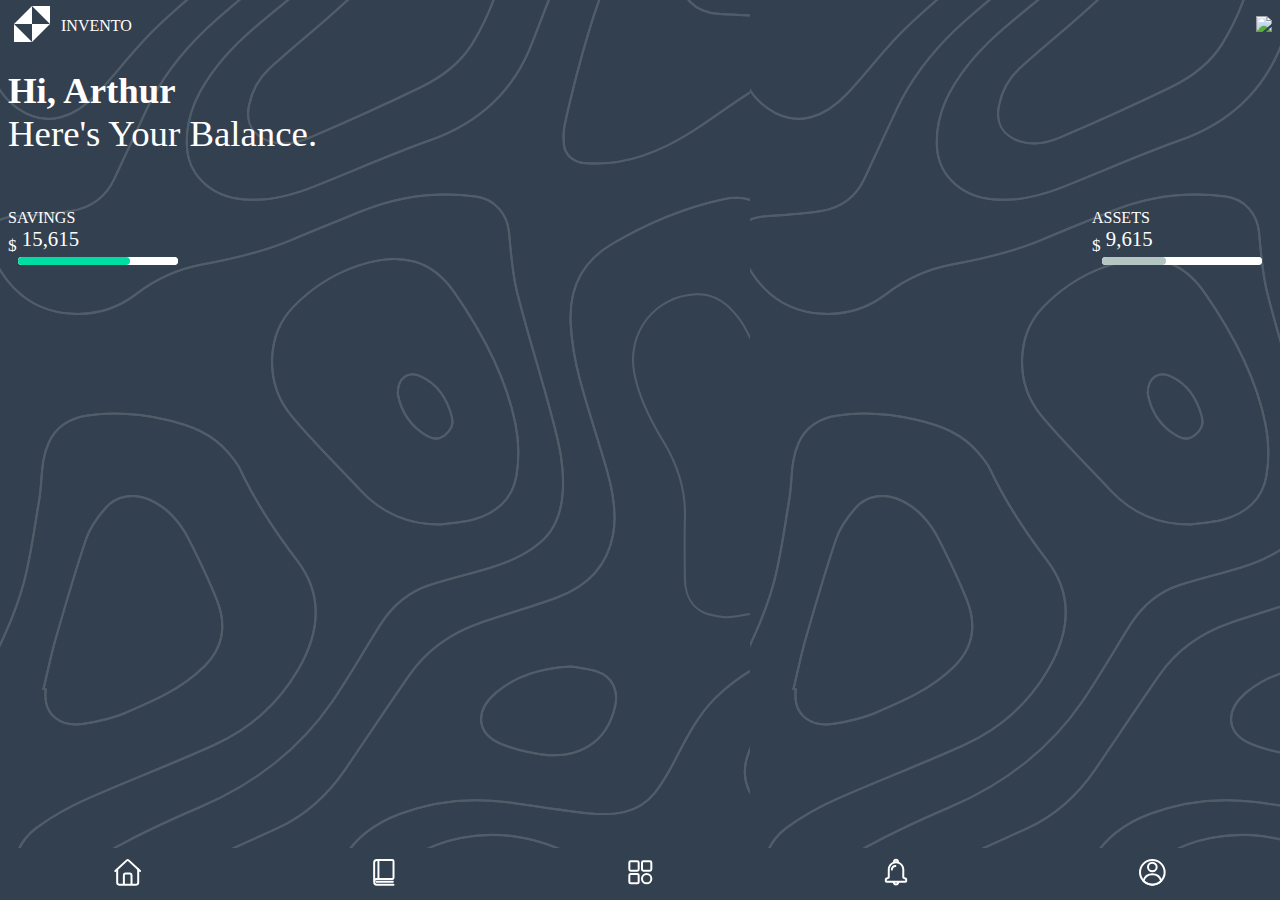
==== index.html @ c3f581b8 "feat: :sparkles: creando el fondo" ====
<!DOCTYPE html>
<html lang="en">
<head>
    <meta charset="UTF-8">
    <meta name="viewport" content="width=device-width, initial-scale=1.0">
    <link rel="stylesheet" href="css/style.css">
    <title>virtualWallet</title>
</head>
<body>
    <header class="header">
        <div class="header__logo">
            <div class="logo__icono"><img src="storage/img/logo.svg" alt=""></div>
            <div class="logo__titulo">invento</div>
        </div>
        <div class="header__menu"><img src="storage/img/menu.svg"></div>
    </header>
    <main>
        <section class="main__titulo">
            <article class="titulo__card">
                <h2>hi, arthur</h2>
                <p>here's your balance.</p>
            </article>
            <article class="titulo__balance">
                <div class="balance__one">
                    <small>savings</small>
                    <label for="savings"><sub>$</sub> 15,615</label>
                    <progress id="savings" max="100" value="70"></progress>
                </div>
                <div class="balance__two">
                    <small>assets</small>
                    <label for="savings"><sub>$</sub> 9,615</label>
                    <progress id="savings" max="100" value="40"></progress>
                </div>
            </article>
        </section>
    </main>
    <footer class="footer">
        <ul>
            <li>
                <a href="#"><img src="storage/img/icon.svg"></a>
            </li>
            <li>
                <a href="#"><img src="storage/img/icon_1.svg"></a>
            </li>
            <li>
                <a href="#"><img src="storage/img/icon_2.svg"></a>
            </li>
            <li>
                <a href="#"><img src="storage/img/icon_3.svg"></a>
            </li>
            <li>
                <a href="#"><img src="storage/img/icon_4.svg"></a>
            </li>
        </ul>
    </footer>
</body>
</html>
---- css/style.css ----
@import url(variable.css);

* {
    margin: 0;
    padding: 0;
    box-sizing: border-box;
    font-family: "SF-Pro-Text-Regular";
}
body{
    background-image: url(../storage/img/banner.svg);
    background-color: var(--color-primario);
}
.header {
    width: 100%;
    padding: 0 .5em;
    /* height: 60px; */
    
    display: flex;
    flex-direction: row;
    justify-content: space-between;
    align-items: center;
    flex-wrap: nowrap;
}

.header__logo {
    /* background: red; */
    display: flex;
    align-items: center;
    gap: 5px;

}

.logo__icono {
    /* background: green; */
}

.logo__icono img {
    width: 3em;
}

.logo__titulo {
    /* background: orange; */
    color: var(--color-ternario);
    font-family: "SF-Pro-Text-Bold";
    text-transform: uppercase;
}

.header__menu {
    /* background: darkblue; */
}

.header__menu i {
    font-size: 3em;
    color: var(--color-ternario);
}

.main__titulo {
    
}

.titulo__card {
    
    display: flex;
    flex-direction: column;
    height: 120px;
    justify-content: center;
    padding: 0 0.5em
}

.titulo__card h2,
.titulo__card p {
    font-size: 2.3em;
    color: var(--color-ternario);
    text-transform: capitalize;
}

.titulo__card h2 {
    font-family: "SF-Pro-Text-Heavy";
}

.titulo__card p {
    font-family: "SF-Pro-Text-Light";
    text-transform: capitalize;
}

.titulo__balance {
    
    color: var(--color-ternario);
    display: flex;
    height: 130px;
    justify-content: space-between;
    align-items: center;
    padding: 0 0.5em;
}

.balance__one,
.balance__two {
    display: flex;
    flex-direction: column;
}

.balance__one small,
.balance__two small {
    font-size: 1em;
    text-transform: uppercase;
    font-family: "SF-Pro-Text-Medium";
}

.balance__one label,
.balance__two label {
    font-size: 1.3em;
    font-family: "SF-Pro-Text-Bold";
}

.balance__one progress[value] {
    --color: var(--color-secundario);
    --background: var(--color-ternario);
    background: var(--background);
}

.balance__two progress[value] {
    --color: var(--color-cuarto);
    --background: var(--color-ternario);
    background: var(--background);
}

progress[value] {
    -webkit-appearance: none;
    -moz-appearance: none;
    appearance: none;
    border: none;
    margin: 0 10px;
    height: .5em;
    border-radius: 10em;
}

.balance__one progress[value]::-webkit-progress-bar,
.balance__two progress[value]::-webkit-progress-bar {
    border-radius: 10em;
    height: .5em;
    background: var(--background);
}

progress[value]::-webkit-progress-value {
    border-radius: 10em;
    background: var(--color);
}

progress[value]::-moz-progress-bar {
    border-radius: 10em;
    background: var(--color);
}




.footer {
    width: 100%;
    background: var(--color-primario);
    position: fixed;
    bottom: 0;
}

.footer ul {
    display: flex;
    justify-content: space-around;
}

.footer ul li {
    list-style: none;
    margin: .5em 0;
}

.footer ul li a img {
    width: 2em;
}
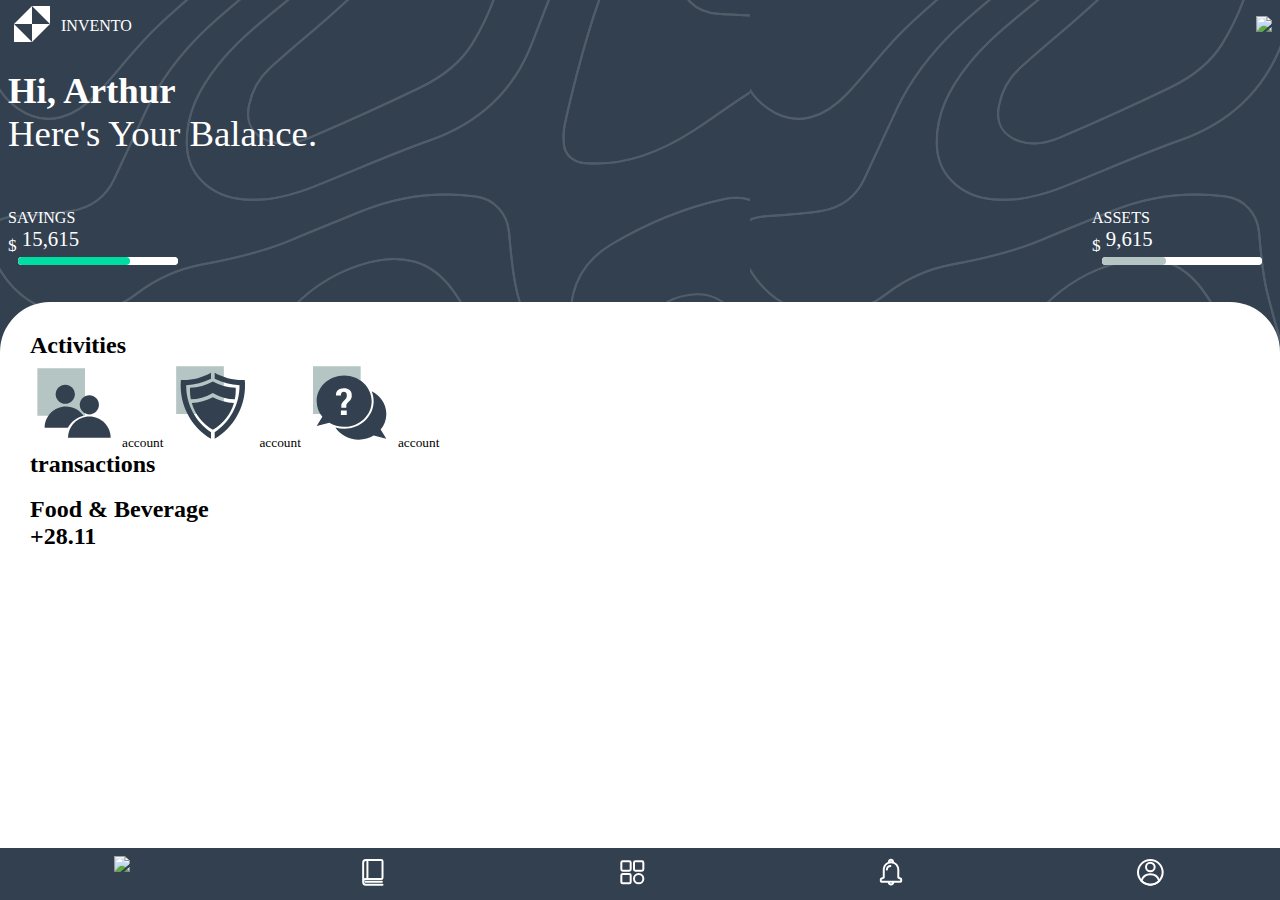
==== commit 799ac33d: "feat: :sparkles: creando las activities" ====
--- a/index.html
+++ b/index.html
@@ -33,6 +33,28 @@
                 </div>
             </article>
         </section>
+        
+        <section class="main_actividades">
+            <h2 class="titulo-actividades">Activities</h2>
+            <div class="tresimg">
+                <img class="account" src="storage/img/account.svg">
+                <small>account</small>
+                <img class="privacy" src="storage/img/privacy.svg">
+                <small>account</small>
+                <img class="help" src="storage/img/help.svg">
+                <small>account</small>
+            </div>
+            <h2 class="transactions">transactions</h2>
+            <div class="transacciones">
+                <div class="up">
+                    <img>
+                    <h2>Food & Beverage</h2><h2>+28.11</h2>
+                    
+                </div>
+            </div>
+                
+            </div>
+        </section>
     </main>
     <footer class="footer">
         <ul>
--- a/css/style.css
+++ b/css/style.css
@@ -151,6 +151,14 @@
     background: var(--color);
 }
 
+/**/
+.main_actividades{
+    background: white;
+    border-top-left-radius: 50px;
+    border-top-right-radius: 50px;
+    padding: 30px;
+    height: 63vh;
+}
 
 
 
@@ -175,3 +183,4 @@
     width: 2em;
 }
 
+
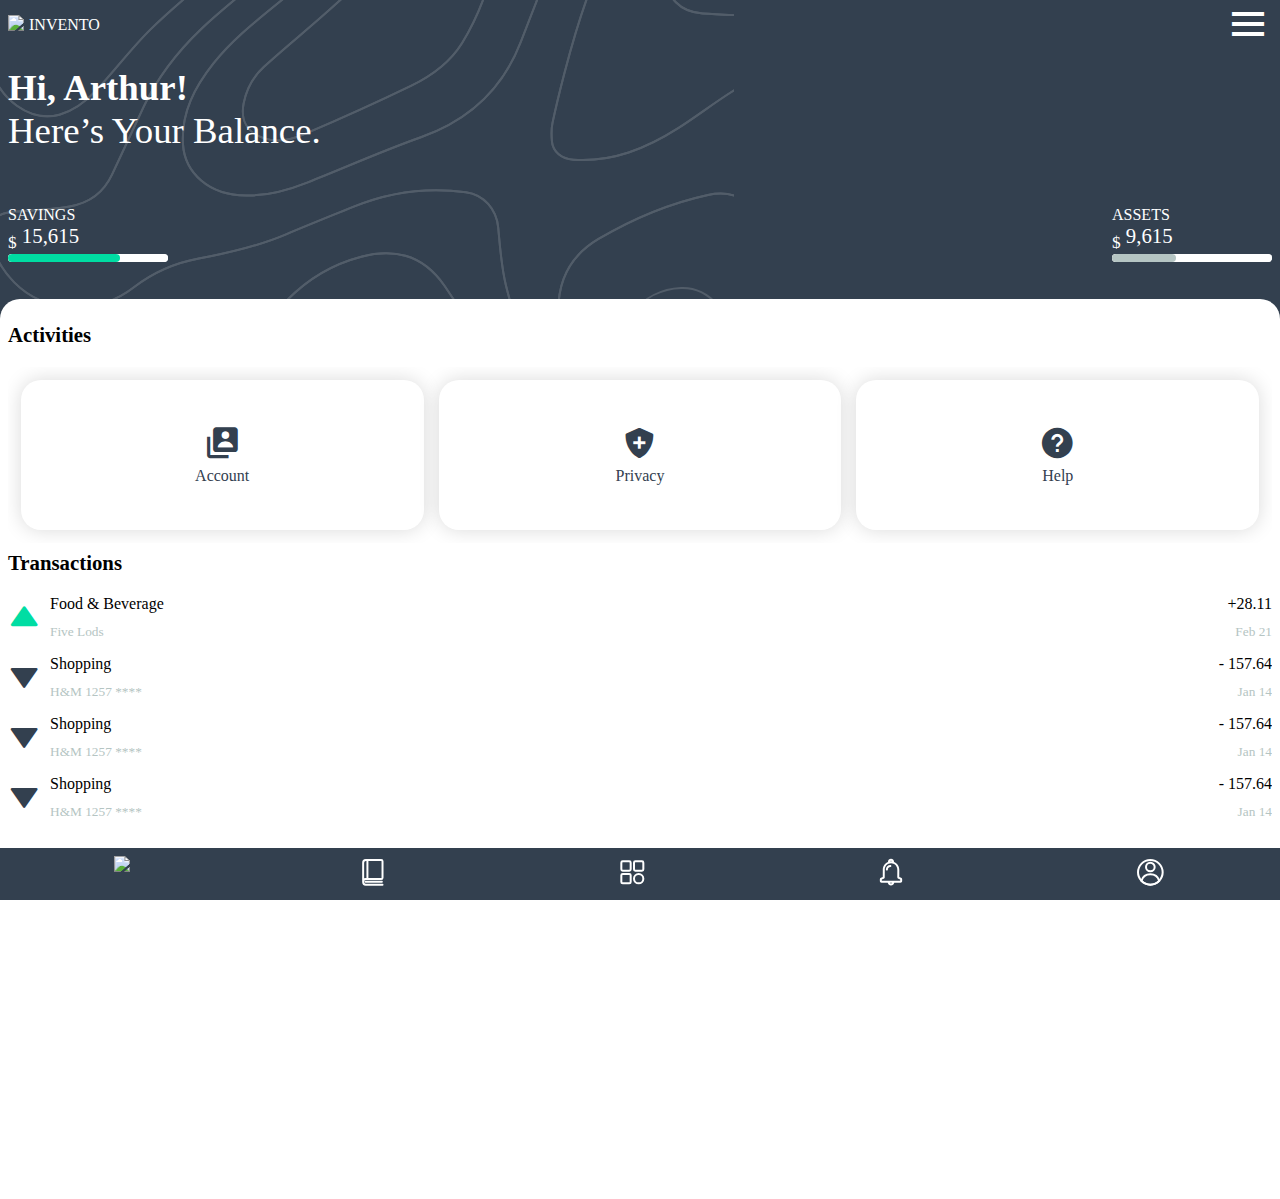
==== commit 07548576: "feat: :sparkles: terminando la estetica de la primera pagiona" ====
--- a/index.html
+++ b/index.html
@@ -3,22 +3,30 @@
 <head>
     <meta charset="UTF-8">
     <meta name="viewport" content="width=device-width, initial-scale=1.0">
+    <title>Document</title>
     <link rel="stylesheet" href="css/style.css">
-    <title>virtualWallet</title>
+    <link href='https://unpkg.com/boxicons@2.1.4/css/boxicons.min.css' rel='stylesheet'>
 </head>
 <body>
+    <div class="banner">
+        <img src="storage/img/banner.svg">
+    </div>
     <header class="header">
         <div class="header__logo">
-            <div class="logo__icono"><img src="storage/img/logo.svg" alt=""></div>
+            <div class="logo__icono">
+                <img src="storage/img/Frame2.png">
+            </div>
             <div class="logo__titulo">invento</div>
         </div>
-        <div class="header__menu"><img src="storage/img/menu.svg"></div>
+        <div class="header__menu">
+            <i class='bx bx-menu'></i>
+        </div>
     </header>
-    <main>
+    <main class="main">
         <section class="main__titulo">
             <article class="titulo__card">
-                <h2>hi, arthur</h2>
-                <p>here's your balance.</p>
+                <h2>Hi, Arthur!</h2>
+                <p>here’s your balance.</p>
             </article>
             <article class="titulo__balance">
                 <div class="balance__one">
@@ -33,27 +41,81 @@
                 </div>
             </article>
         </section>
-        
-        <section class="main_actividades">
-            <h2 class="titulo-actividades">Activities</h2>
-            <div class="tresimg">
-                <img class="account" src="storage/img/account.svg">
-                <small>account</small>
-                <img class="privacy" src="storage/img/privacy.svg">
-                <small>account</small>
-                <img class="help" src="storage/img/help.svg">
-                <small>account</small>
-            </div>
-            <h2 class="transactions">transactions</h2>
-            <div class="transacciones">
-                <div class="up">
-                    <img>
-                    <h2>Food & Beverage</h2><h2>+28.11</h2>
-                    
+        <section class="main__activities">
+            <article class="activities__service">
+                <h3>activities</h3>
+                <div class="service__cards">
+                    <div class="service__cards__item_1">
+                        <i class='bx bxs-user-account'></i>
+                        <p>account</p>
+                    </div>
+                    <div class="service__cards__item_2">
+                        <i class='bx bxs-shield-plus' ></i>
+                        <p>privacy</p>
+                    </div>
+                    <div class="service__cards__item_3">
+                        <i class='bx bxs-help-circle' ></i>
+                        <p>help</p>
+                    </div>
                 </div>
-            </div>
-                
-            </div>
+            </article>
+            <article class="activities__transactions">
+                <h3>transactions</h3>
+                <div class="transactions__cards">
+                    <div class="transactions__cards__item">
+                        <div>
+                            <i class='bx bxs-up-arrow'></i>
+                            <div class="transactions__description">
+                                <p>food & beverage</p>
+                                <small>five lods</small>
+                            </div>
+                        </div>
+                        <div class="transactions__value">
+                            <p>+28.11</p>
+                            <small>feb 21</small>
+                        </div>
+                    </div>
+                    <div class="transactions__cards__item">
+                        <div>
+                            <i class='bx bxs-down-arrow'></i>
+                            <div class="transactions__description">
+                                <p>shopping</p>
+                                <small>h&m 1257 ****</small>
+                            </div>
+                        </div>
+                        <div class="transactions__value">
+                            <p>- 157.64</p>
+                            <small>jan 14</small>
+                        </div>
+                    </div>
+                    <div class="transactions__cards__item">
+                        <div>
+                            <i class='bx bxs-down-arrow'></i>
+                            <div class="transactions__description">
+                                <p>shopping</p>
+                                <small>h&m 1257 ****</small>
+                            </div>
+                        </div>
+                        <div class="transactions__value">
+                            <p>- 157.64</p>
+                            <small>jan 14</small>
+                        </div>
+                    </div>
+                    <div class="transactions__cards__item">
+                        <div>
+                            <i class='bx bxs-down-arrow'></i>
+                            <div class="transactions__description">
+                                <p>shopping</p>
+                                <small>h&m 1257 ****</small>
+                            </div>
+                        </div>
+                        <div class="transactions__value">
+                            <p>- 157.64</p>
+                            <small>jan 14</small>
+                        </div>
+                    </div>
+                </div>
+            </article>
         </section>
     </main>
     <footer class="footer">
--- a/css/style.css
+++ b/css/style.css
@@ -7,14 +7,22 @@
     font-family: "SF-Pro-Text-Regular";
 }
 body{
-    background-image: url(../storage/img/banner.svg);
-    background-color: var(--color-primario);
+    background: var(--color-primario);
+}
+.banner{
+    position: absolute;
+    z-index: -1;
+}
+.banner img{
+    width: 100%;
+    height: 105vh;
+    object-fit: cover;
 }
 .header {
     width: 100%;
     padding: 0 .5em;
     /* height: 60px; */
-    
+    /* background: darkgoldenrod; */
     display: flex;
     flex-direction: row;
     justify-content: space-between;
@@ -55,11 +63,11 @@
 }
 
 .main__titulo {
-    
+    /* background: red; */
 }
 
 .titulo__card {
-    
+    /* background: green; */
     display: flex;
     flex-direction: column;
     height: 120px;
@@ -84,7 +92,7 @@
 }
 
 .titulo__balance {
-    
+    /* background: fuchsia; */
     color: var(--color-ternario);
     display: flex;
     height: 130px;
@@ -129,7 +137,7 @@
     -moz-appearance: none;
     appearance: none;
     border: none;
-    margin: 0 10px;
+    /* margin: 0 10px; */
     height: .5em;
     border-radius: 10em;
 }
@@ -151,16 +159,117 @@
     background: var(--color);
 }
 
-/**/
-.main_actividades{
-    background: white;
-    border-top-left-radius: 50px;
-    border-top-right-radius: 50px;
-    padding: 30px;
-    height: 63vh;
-}
-
-
+.main__activities{
+    background: var(--color-ternario);
+    height: 100vh;
+    padding: 1.5em 0.5em;
+    border-top-left-radius: 20px;
+    border-top-right-radius: 20px;
+    display: flex;
+    flex-direction: column;
+    gap: .5em;
+}
+.activities__service{
+    /* background: blue; */
+}
+.activities__service h3,
+.activities__transactions h3{
+    /* background: darkgoldenrod; */
+    text-transform: capitalize;
+    font-family: "SF-Pro-Text-Bold";
+    font-size: 1.3em;
+    margin-bottom: 20px;
+}
+
+.service__cards{
+    /* background: olivedrab; */
+    display: flex;
+    flex-direction: row;
+    justify-content: center;
+    overflow-x: scroll;
+    padding: 0.8em;
+    gap: 15px;
+}
+.service__cards div{
+    flex: 1;
+    min-width: 30%;
+    min-height: 150px;
+    border-radius: 20px;
+    background: var(--color-ternario);
+    box-shadow: 0px 0px 20px rgba(0, 0, 0, 0.150);
+    color: var(--color-primario);
+    font-family: "SF-Pro-Text-Semibold";
+    text-transform: capitalize;
+    display: flex;
+    flex-direction: column;
+    justify-content: center;
+    align-items: center;
+    gap: 5px;
+}
+.service__cards div i{
+    font-size: 2.3em;
+}
+.service__cards__item_1, 
+.service__cards__item_2, 
+.service__cards__item_3{
+    /* background: darkmagenta; */
+}
+
+
+
+
+
+.activities__transactions{
+    /* background: red; */
+}
+
+.transactions__cards{
+    /* background: orangered; */
+    height: 460px;
+    display: flex;
+    flex-direction: column;
+    overflow-y: scroll;
+    gap: 15px
+}
+.transactions__cards div{
+    /* background: darkgoldenrod; */
+    height: 45px;
+    display: flex;
+    flex-direction: row;
+    justify-content: space-between;
+    align-items: center;
+    gap: 10px;
+}
+.transactions__cards div i {
+    font-size: 2em;
+}
+div.transactions__description,
+div.transactions__value{
+    display: flex;
+    flex-direction: column;
+    text-transform: capitalize;
+}
+div.transactions__description{
+    align-items: flex-start;
+}
+div.transactions__value{
+    align-items: flex-end;
+}
+div.transactions__description p,
+div.transactions__value p{
+    font-family: "SF-Pro-Text-Bold";
+}
+div.transactions__description small,
+div.transactions__value small{
+    font-family: "SF-Pro-Text-Light";
+    color: var(--color-cuarto);
+}
+i.bx.bxs-up-arrow{
+    color: var(--color-secundario);
+}
+i.bxs-down-arrow{
+    color: var(--color-primario);
+}
 
 .footer {
     width: 100%;
@@ -181,6 +290,4 @@
 
 .footer ul li a img {
     width: 2em;
-}
-
-
+}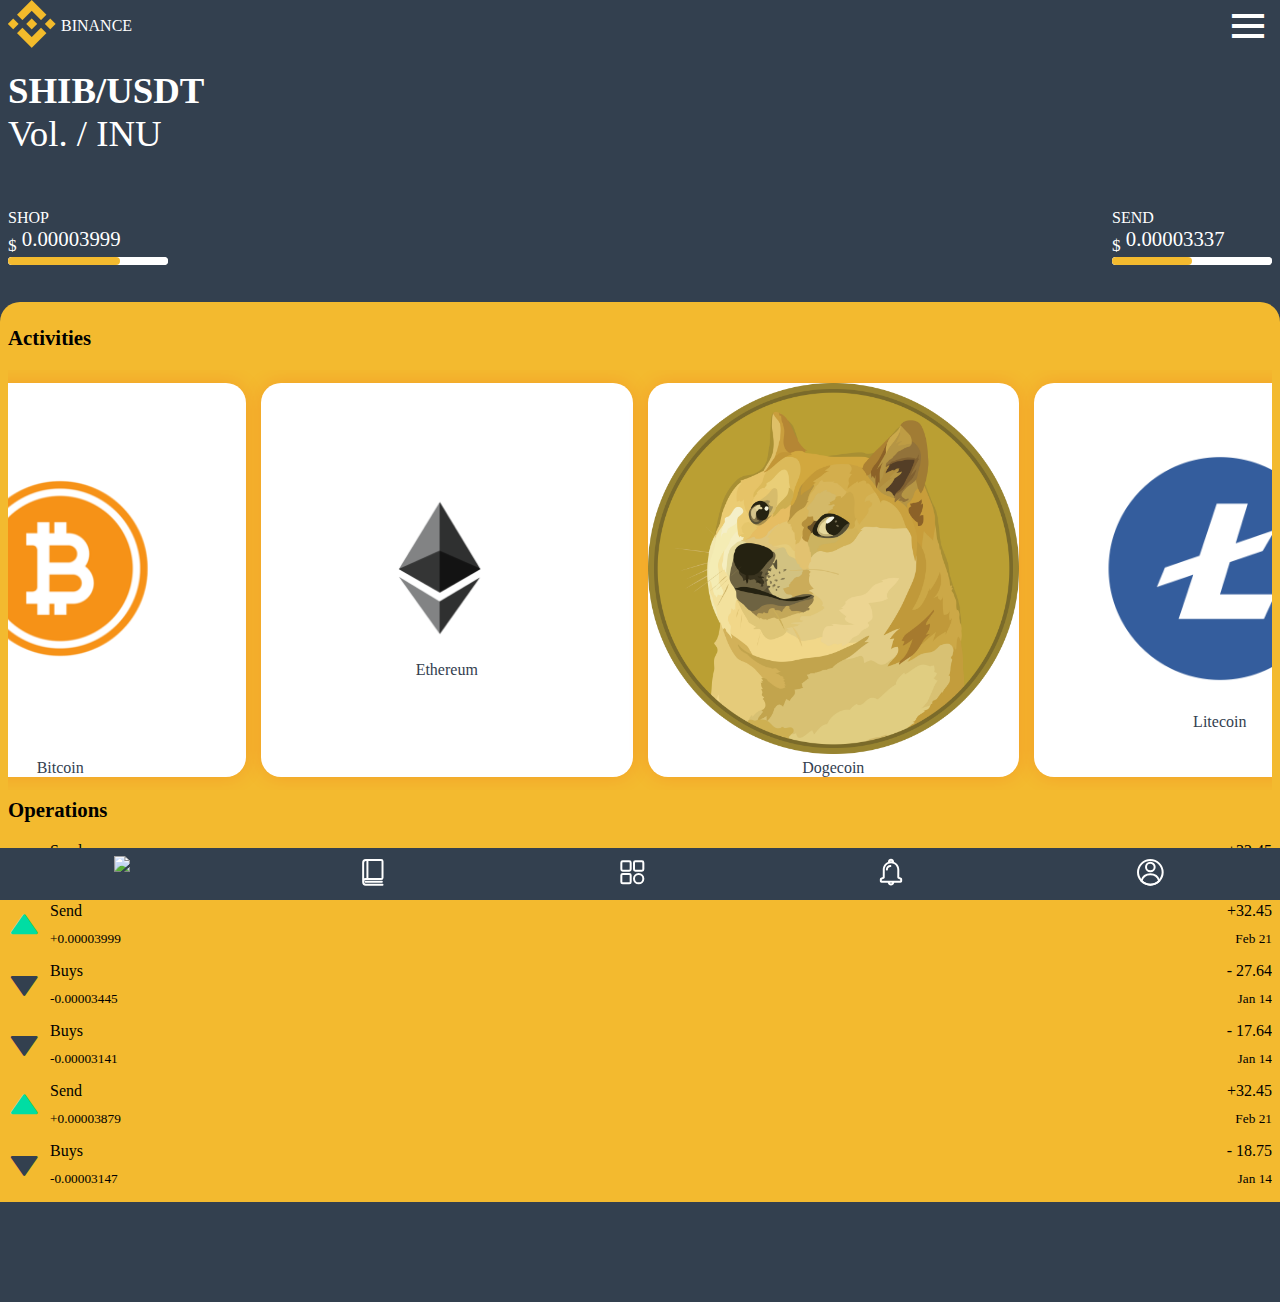
==== commit f90cfe5d: "feat: :sparkles: actualizando la primera pagina" ====
--- a/index.html
+++ b/index.html
@@ -8,15 +8,13 @@
     <link href='https://unpkg.com/boxicons@2.1.4/css/boxicons.min.css' rel='stylesheet'>
 </head>
 <body>
-    <div class="banner">
-        <img src="storage/img/banner.svg">
-    </div>
+
     <header class="header">
         <div class="header__logo">
             <div class="logo__icono">
-                <img src="storage/img/Frame2.png">
+                <img src="storage2/binance.png">
             </div>
-            <div class="logo__titulo">invento</div>
+            <div class="logo__titulo">binance</div>
         </div>
         <div class="header__menu">
             <i class='bx bx-menu'></i>
@@ -25,20 +23,21 @@
     <main class="main">
         <section class="main__titulo">
             <article class="titulo__card">
-                <h2>Hi, Arthur!</h2>
-                <p>here’s your balance.</p>
+                <h2>SHIB/USDT</h2>
+                <p>Vol. / INU</p>
             </article>
             <article class="titulo__balance">
                 <div class="balance__one">
-                    <small>savings</small>
-                    <label for="savings"><sub>$</sub> 15,615</label>
+                    <small>shop</small>
+                    <label for="savings"><sub>$</sub> 0.00003999</label>
                     <progress id="savings" max="100" value="70"></progress>
                 </div>
                 <div class="balance__two">
-                    <small>assets</small>
-                    <label for="savings"><sub>$</sub> 9,615</label>
-                    <progress id="savings" max="100" value="40"></progress>
+                    <small>send</small>
+                    <label for="savings"><sub>$</sub> 0.00003337</label>
+                    <progress id="savings" max="100" value="50"></progress>
                 </div>
+
             </article>
         </section>
         <section class="main__activities">
@@ -46,45 +45,67 @@
                 <h3>activities</h3>
                 <div class="service__cards">
                     <div class="service__cards__item_1">
-                        <i class='bx bxs-user-account'></i>
-                        <p>account</p>
+                        <img src="storage2/bitcoin.png">
+                        <p>Bitcoin</p>
                     </div>
                     <div class="service__cards__item_2">
-                        <i class='bx bxs-shield-plus' ></i>
-                        <p>privacy</p>
+                        <img src="storage2/ethereum.png">
+                        <p>Ethereum</p>
                     </div>
                     <div class="service__cards__item_3">
-                        <i class='bx bxs-help-circle' ></i>
-                        <p>help</p>
+                        <img src="storage2/dogecoin.png">
+                        <p>Dogecoin</p>
                     </div>
+                    <div class="service__cards__item_4">
+                        <img src="storage2/litecoin.png">
+                        <p>Litecoin</p>
+                    </div>
+ 
+
+
                 </div>
             </article>
             <article class="activities__transactions">
-                <h3>transactions</h3>
+                <h3>operations</h3>
                 <div class="transactions__cards">
                     <div class="transactions__cards__item">
                         <div>
                             <i class='bx bxs-up-arrow'></i>
                             <div class="transactions__description">
-                                <p>food & beverage</p>
-                                <small>five lods</small>
+                                <p>send</p>
+                                <small>+0.00003999</small>
                             </div>
                         </div>
                         <div class="transactions__value">
-                            <p>+28.11</p>
+                            <p>+32.45</p>
                             <small>feb 21</small>
                         </div>
+                        
+                    </div>
+                    <div class="transactions__cards__item">
+                        <div>
+                            <i class='bx bxs-up-arrow'></i>
+                            <div class="transactions__description">
+                                <p>send</p>
+                                <small>+0.00003999</small>
+                            </div>
+                        </div>
+                        <div class="transactions__value">
+                            <p>+32.45</p>
+                            <small>feb 21</small>
+                        </div>
+                        
                     </div>
                     <div class="transactions__cards__item">
                         <div>
                             <i class='bx bxs-down-arrow'></i>
                             <div class="transactions__description">
-                                <p>shopping</p>
-                                <small>h&m 1257 ****</small>
+                                <p>buys</p>
+                                <small>-0.00003445</small>
                             </div>
                         </div>
                         <div class="transactions__value">
-                            <p>- 157.64</p>
+                            <p>- 27.64</p>
                             <small>jan 14</small>
                         </div>
                     </div>
@@ -92,28 +113,45 @@
                         <div>
                             <i class='bx bxs-down-arrow'></i>
                             <div class="transactions__description">
-                                <p>shopping</p>
-                                <small>h&m 1257 ****</small>
+                                <p>buys</p>
+                                <small>-0.00003141</small>
                             </div>
                         </div>
                         <div class="transactions__value">
-                            <p>- 157.64</p>
+                            <p>- 17.64</p>
                             <small>jan 14</small>
                         </div>
                     </div>
                     <div class="transactions__cards__item">
                         <div>
-                            <i class='bx bxs-down-arrow'></i>
+                            <i class='bx bxs-up-arrow'></i>
                             <div class="transactions__description">
-                                <p>shopping</p>
-                                <small>h&m 1257 ****</small>
+                                <p>send</p>
+                                <small>+0.00003879</small>
                             </div>
                         </div>
                         <div class="transactions__value">
-                            <p>- 157.64</p>
+                            <p>+32.45</p>
+                            <small>feb 21</small>
+                        </div>
+                        
+                    </div>
+                    <div class="transactions__cards__item">
+                        <div>
+                            <i class='bx bxs-down-arrow'></i>
+                            <div class="transactions__description">
+                                <p>buys</p>
+                                <small>-0.00003147</small>
+                            </div>
+                        </div>
+                        <div class="transactions__value">
+                            <p>- 18.75</p>
                             <small>jan 14</small>
                         </div>
                     </div>
+
+                </div>
+
                 </div>
             </article>
         </section>
@@ -121,7 +159,7 @@
     <footer class="footer">
         <ul>
             <li>
-                <a href="#"><img src="storage/img/icon.svg"></a>
+                <a href="#"><img src="storage/img/casita.svg"></a>
             </li>
             <li>
                 <a href="#"><img src="storage/img/icon_1.svg"></a>
--- a/css/style.css
+++ b/css/style.css
@@ -121,13 +121,13 @@
 }
 
 .balance__one progress[value] {
-    --color: var(--color-secundario);
+    --color: #f3ba2f;
     --background: var(--color-ternario);
     background: var(--background);
 }
 
 .balance__two progress[value] {
-    --color: var(--color-cuarto);
+    --color: #f3ba2f;
     --background: var(--color-ternario);
     background: var(--background);
 }
@@ -160,7 +160,7 @@
 }
 
 .main__activities{
-    background: var(--color-ternario);
+    background: #f3ba2f;
     height: 100vh;
     padding: 1.5em 0.5em;
     border-top-left-radius: 20px;
@@ -169,6 +169,8 @@
     flex-direction: column;
     gap: .5em;
 }
+
+
 .activities__service{
     /* background: blue; */
 }
@@ -196,7 +198,7 @@
     min-height: 150px;
     border-radius: 20px;
     background: var(--color-ternario);
-    box-shadow: 0px 0px 20px rgba(0, 0, 0, 0.150);
+    box-shadow: 0px 0px 20px rgba(254, 4, 4, 0.15);
     color: var(--color-primario);
     font-family: "SF-Pro-Text-Semibold";
     text-transform: capitalize;
@@ -205,17 +207,75 @@
     justify-content: center;
     align-items: center;
     gap: 5px;
+    max-width: 400px; /* Ancho máximo del contenedor */
+    margin: 0 auto; /* Centrar el contenedor horizontalmente */
 }
 .service__cards div i{
     font-size: 2.3em;
 }
-.service__cards__item_1, 
-.service__cards__item_2, 
-.service__cards__item_3{
-    /* background: darkmagenta; */
-}
-
-
+.service__cards__item_1{
+    width: 200px; /* Ancho del contenedor */
+    text-align: center; /* Centrar el contenido horizontalmente */
+}
+.service__cards__item_1 img{
+    width: 100px; 
+    height: 100px; 
+    margin: 0 auto; 
+    overflow: hidden; 
+}
+
+.service__cards__item_1 img {
+    width: 100%; 
+    height: auto; 
+}
+.service__cards__item_2{
+    width: 200px; 
+    text-align: center;
+}
+.service__cards__item_2 img{
+    width: 100px; 
+    height: 100px; 
+    margin: 0 auto; 
+    overflow: hidden;
+}
+
+.service__cards__item_2 img {
+    width: 100%; 
+    height: auto; 
+}
+
+.service__cards__item_3 {
+    width: 200px; 
+    text-align: center; 
+}
+
+.service__cards__item_3 img{
+    width: 100px; 
+    height: 100px; 
+    margin: 0 auto; 
+    overflow: hidden; 
+}
+
+.service__cards__item_3 img {
+    width: 100%; 
+    height: auto; 
+}
+.service__cards__item_4 {
+    width: 200px; 
+    text-align: center; 
+}
+
+.service__cards__item_4 img{
+    width: 100px; 
+    height: 100px; 
+    margin: 0 auto; 
+    overflow: hidden; 
+}
+
+.service__cards__item_4 img {
+    width: 100%; 
+    height: auto; 
+}
 
 
 
@@ -262,7 +322,7 @@
 div.transactions__description small,
 div.transactions__value small{
     font-family: "SF-Pro-Text-Light";
-    color: var(--color-cuarto);
+    color: black
 }
 i.bx.bxs-up-arrow{
     color: var(--color-secundario);
